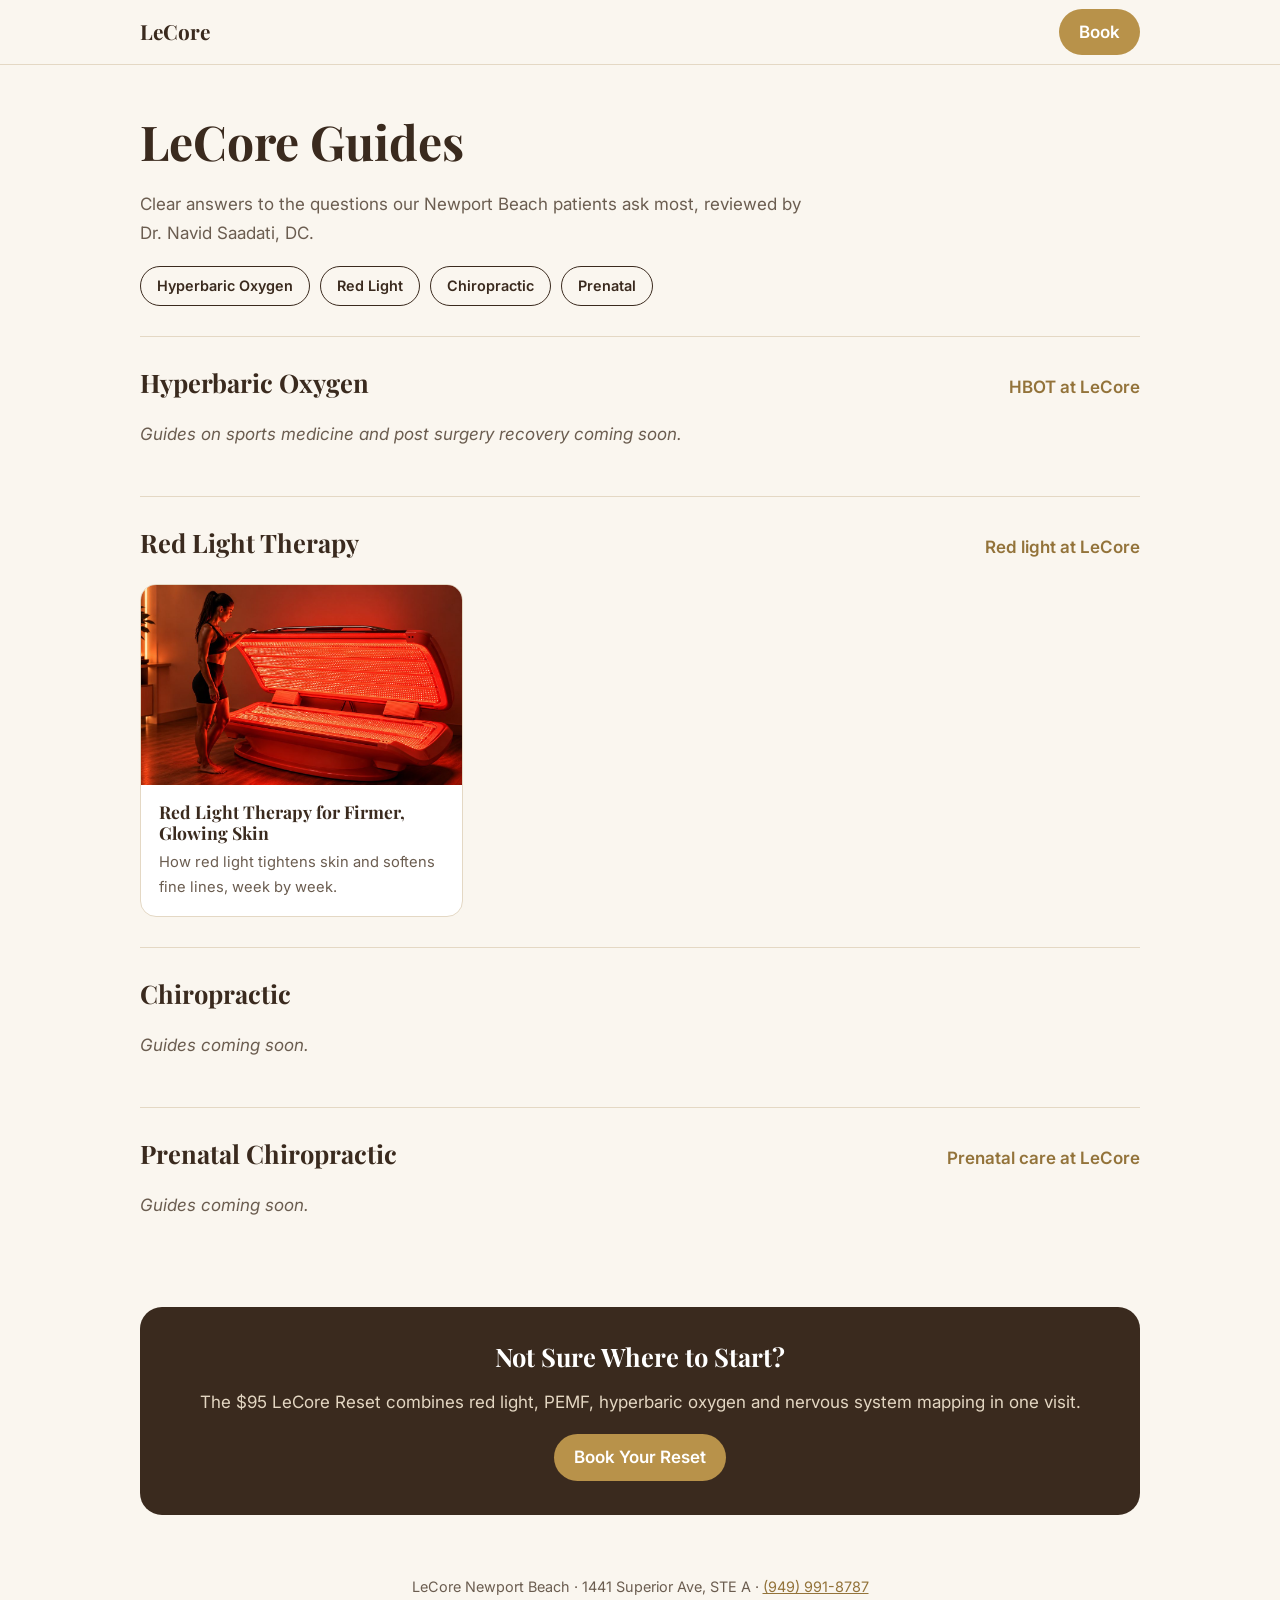
==== guides/index.html @ cabc23aa "Add Guides hub, red light skin guide, guide template and Guides links Co-Authored-By: Claude Opus 5." ====
<!doctype html>
<html lang="en">
<head>
<meta charset="utf-8">
<meta name="viewport" content="width=device-width, initial-scale=1">
<title>Recovery and Wellness Guides | LeCore Newport Beach</title>
<meta name="description" content="Clinician-reviewed guides on hyperbaric oxygen, red light therapy, chiropractic and prenatal care from LeCore Newport Beach.">
<link rel="canonical" href="https://bio.lecorenb.com/guides/">
<meta property="og:title" content="LeCore Guides">
<meta property="og:description" content="Clear answers to the questions Newport Beach patients ask most, reviewed by Dr. Navid Saadati, DC.">
<meta property="og:image" content="https://bio.lecorenb.com/assets/hero-redlight.jpg">
<link href="https://fonts.googleapis.com/css2?family=Playfair+Display:wght@500;700&family=Inter:wght@400;600&display=swap" rel="stylesheet">
<script type="application/ld+json">
{"@context":"https://schema.org","@type":"CollectionPage","name":"LeCore Guides","url":"https://bio.lecorenb.com/guides/","publisher":{"@type":"MedicalBusiness","name":"LeCore Newport Beach","url":"https://lecorenb.com","telephone":"+1-949-991-8787","address":{"@type":"PostalAddress","streetAddress":"1441 Superior Ave, STE A","addressLocality":"Newport Beach","addressRegion":"CA","postalCode":"92663"}}}
</script>
<style>
:root{--cream:#FAF6EF;--cream2:#F2EADC;--ink:#2B2118;--muted:#6B5D50;--gold:#B8924A;--gold2:#93733A;--brown:#3A2A1E;--line:#E4D8C4}
*{box-sizing:border-box}
body{margin:0;background:var(--cream);color:var(--ink);font:17px/1.7 Inter,system-ui,sans-serif}
h1,h2,h3{font-family:"Playfair Display",Georgia,serif;color:var(--brown);line-height:1.2;margin:0 0 .4em}
h1{font-size:clamp(2rem,6vw,3rem)}
a{color:var(--gold2)}
.wide{max-width:1040px;margin:0 auto;padding:0 20px}
.top{border-bottom:1px solid var(--line)}
.top .wide{display:flex;justify-content:space-between;align-items:center;height:64px}
.logo{font-family:"Playfair Display",serif;font-weight:700;font-size:1.3rem;color:var(--brown);text-decoration:none}
.btn{display:inline-block;background:var(--gold);color:#fff;text-decoration:none;font-weight:600;padding:9px 20px;border-radius:999px}
.btn:hover{background:var(--gold2)}
.intro{padding:48px 0 20px;max-width:680px}
.intro p{color:var(--muted)}
.jump{display:flex;flex-wrap:wrap;gap:10px;margin:18px 0 10px}
.jump a{border:1px solid var(--brown);color:var(--brown);text-decoration:none;padding:7px 16px;border-radius:999px;font-weight:600;font-size:.9rem}
.topic{padding:30px 0;border-top:1px solid var(--line);scroll-margin-top:12px}
.topic-head{display:flex;justify-content:space-between;align-items:baseline;flex-wrap:wrap;gap:10px}
.topic-head a{font-weight:600;text-decoration:none}
.grid{display:grid;grid-template-columns:repeat(3,1fr);gap:16px;margin-top:16px}
.card{background:#fff;border:1px solid var(--line);border-radius:16px;overflow:hidden;text-decoration:none;color:var(--ink);display:flex;flex-direction:column}
.card img{width:100%;aspect-ratio:16/10;object-fit:cover;display:block}
.card div{padding:16px 18px}
.card h3{font-size:1.1rem}
.card p{margin:0;font-size:.92rem;color:var(--muted)}
.soon{color:var(--muted);font-style:italic;margin-top:12px}
.reset{background:var(--brown);color:#E3D6C2;border-radius:22px;padding:34px 26px;margin:40px 0;text-align:center}
.reset h2{color:#fff}
footer{text-align:center;font-size:.9rem;color:var(--muted);padding:20px 20px 40px}
@media(max-width:760px){.grid{grid-template-columns:1fr}body{font-size:16px}}
</style>
<!-- Meta Pixel -->
<script>
!function(f,b,e,v,n,t,s){if(f.fbq)return;n=f.fbq=function(){n.callMethod?
n.callMethod.apply(n,arguments):n.queue.push(arguments)};if(!f._fbq)f._fbq=n;
n.push=n;n.loaded=!0;n.version='2.0';n.queue=[];t=b.createElement(e);t.async=!0;
t.src=v;s=b.getElementsByTagName(e)[0];s.parentNode.insertBefore(t,s)}(window,
document,'script','https://connect.facebook.net/en_US/fbevents.js');
fbq('init','1779051199806264');fbq('track','PageView');
</script>
<noscript><img height="1" width="1" style="display:none" alt="" src="https://www.facebook.com/tr?id=1779051199806264&ev=PageView&noscript=1"></noscript>
</head>
<body>

<header class="top"><div class="wide">
  <a class="logo" href="/">LeCore</a>
  <a class="btn" href="/book/">Book</a>
</div></header>

<main class="wide">
  <section class="intro">
    <h1>LeCore Guides</h1>
    <p>Clear answers to the questions our Newport Beach patients ask most, reviewed by Dr. Navid Saadati, DC.</p>
    <nav class="jump"><a href="#hbot">Hyperbaric Oxygen</a><a href="#red-light">Red Light</a><a href="#chiropractic">Chiropractic</a><a href="#prenatal">Prenatal</a></nav>
  </section>

  <section class="topic" id="hbot">
    <div class="topic-head"><h2>Hyperbaric Oxygen</h2><a href="/hyperbaric-oxygen-therapy-newport-beach">HBOT at LeCore</a></div>
    <p class="soon">Guides on sports medicine and post surgery recovery coming soon.</p>
  </section>

  <section class="topic" id="red-light">
    <div class="topic-head"><h2>Red Light Therapy</h2><a href="/red-light-therapy-newport-beach">Red light at LeCore</a></div>
    <div class="grid">
      <a class="card" href="/guides/red-light-therapy-skin/">
        <img src="/assets/hero-redlight.jpg" alt="Red light therapy for skin" loading="lazy">
        <div><h3>Red Light Therapy for Firmer, Glowing Skin</h3><p>How red light tightens skin and softens fine lines, week by week.</p></div>
      </a>
    </div>
  </section>

  <section class="topic" id="chiropractic">
    <div class="topic-head"><h2>Chiropractic</h2></div>
    <p class="soon">Guides coming soon.</p>
  </section>

  <section class="topic" id="prenatal">
    <div class="topic-head"><h2>Prenatal Chiropractic</h2><a href="/prenatal-chiropractic-newport-beach">Prenatal care at LeCore</a></div>
    <p class="soon">Guides coming soon.</p>
  </section>

  <section class="reset">
    <h2>Not Sure Where to Start?</h2>
    <p>The $95 LeCore Reset combines red light, PEMF, hyperbaric oxygen and nervous system mapping in one visit.</p>
    <a class="btn" href="/">Book Your Reset</a>
  </section>
</main>

<footer>LeCore Newport Beach · 1441 Superior Ave, STE A · <a href="tel:+19499918787">(949) 991-8787</a></footer>
</body>
</html>
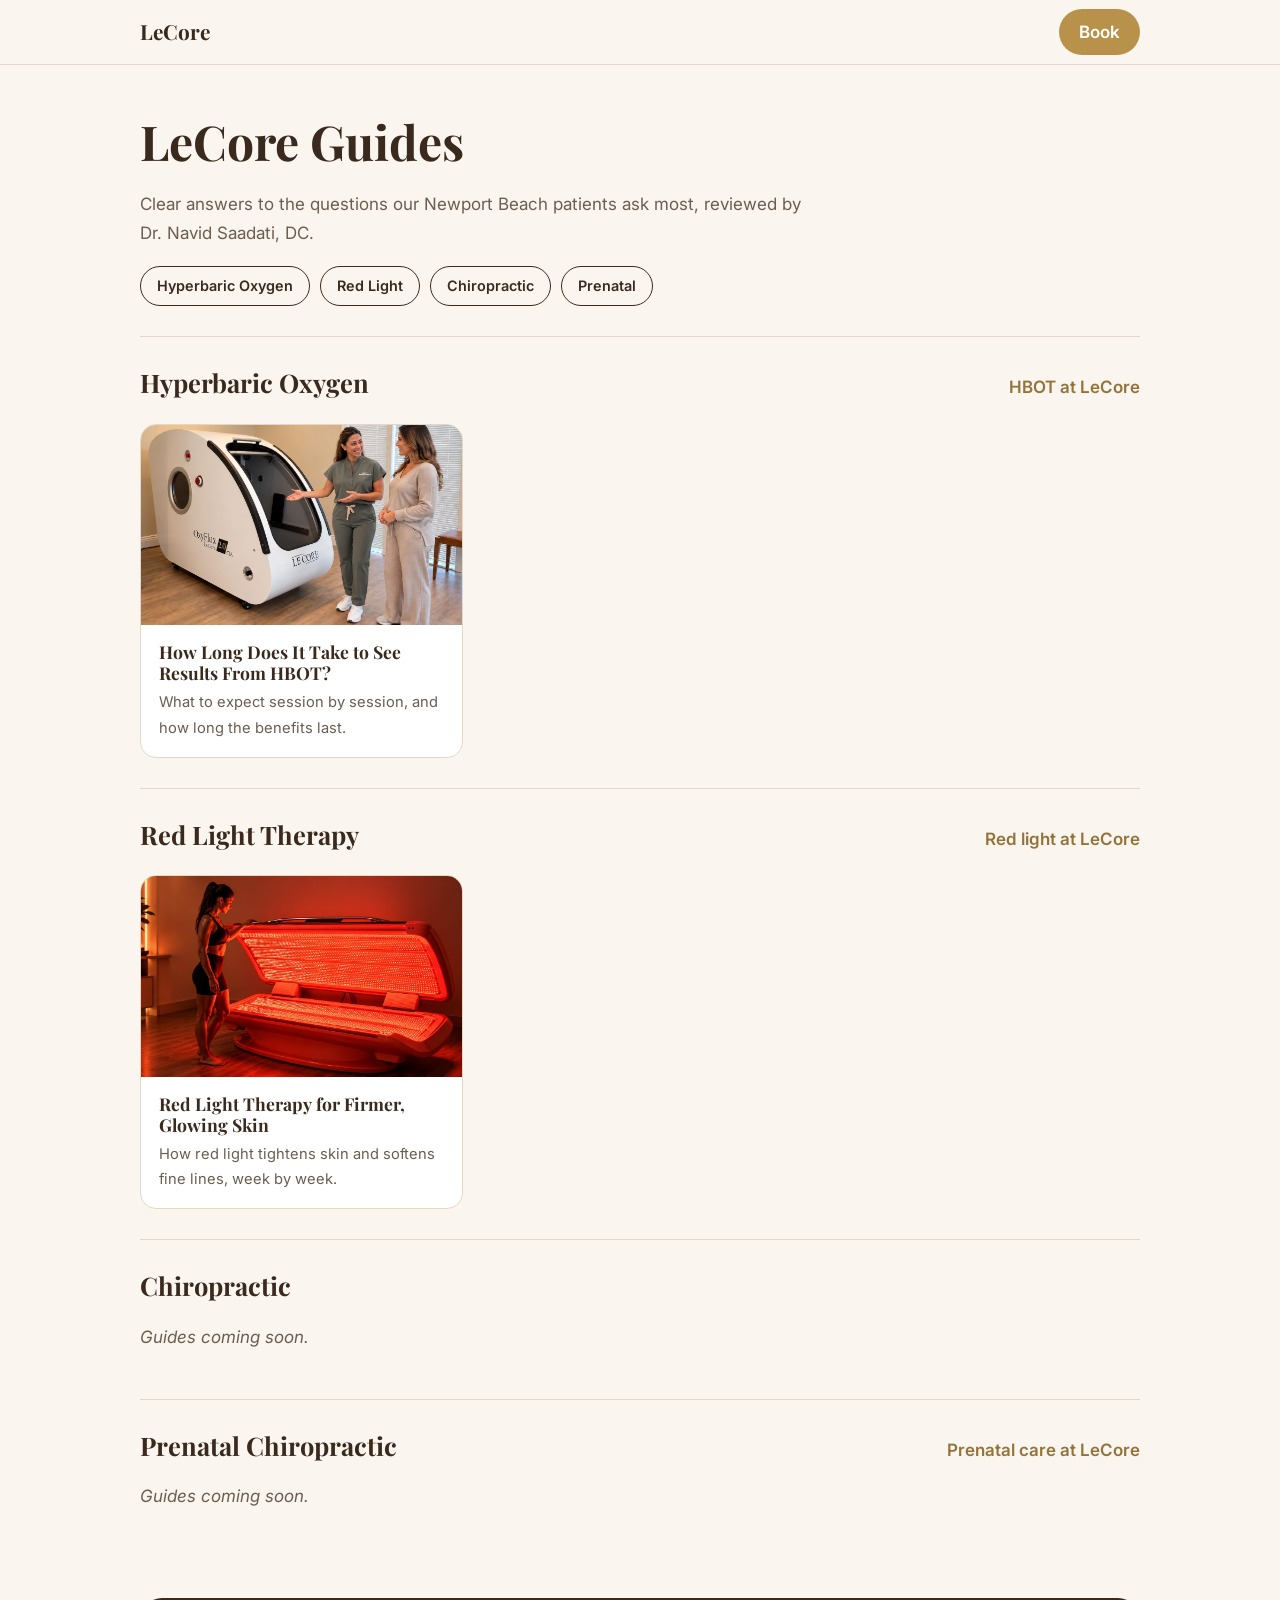
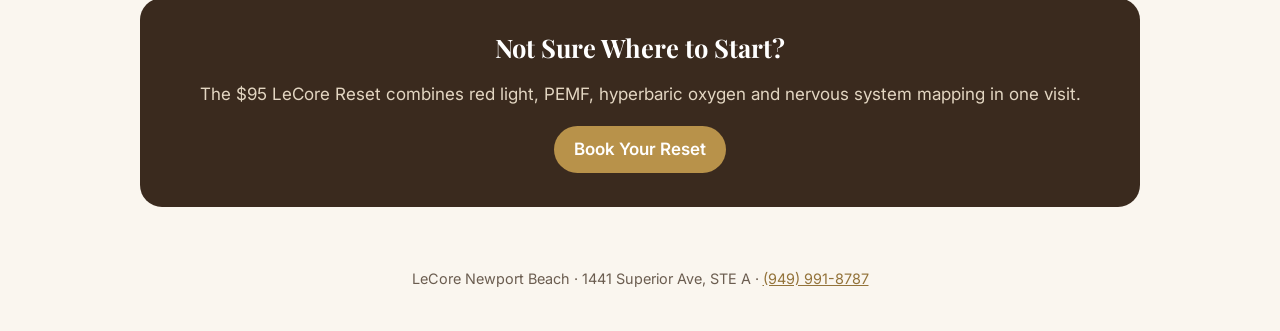
==== commit 737448ab: "Add HBOT results timeline guide New guide: How Long Does It Take to See Results From HBOT? Adds guid" ====
--- a/guides/index.html
+++ b/guides/index.html
@@ -72,7 +72,12 @@
 
   <section class="topic" id="hbot">
     <div class="topic-head"><h2>Hyperbaric Oxygen</h2><a href="/hyperbaric-oxygen-therapy-newport-beach">HBOT at LeCore</a></div>
-    <p class="soon">Guides on sports medicine and post surgery recovery coming soon.</p>
+    <div class="grid">
+      <a class="card" href="/guides/hbot-results-timeline/">
+        <img src="/assets/hero-hbot.jpg" alt="Hard-shell hyperbaric oxygen chamber" loading="lazy">
+        <div><h3>How Long Does It Take to See Results From HBOT?</h3><p>What to expect session by session, and how long the benefits last.</p></div>
+      </a>
+    </div>
   </section>
 
   <section class="topic" id="red-light">
